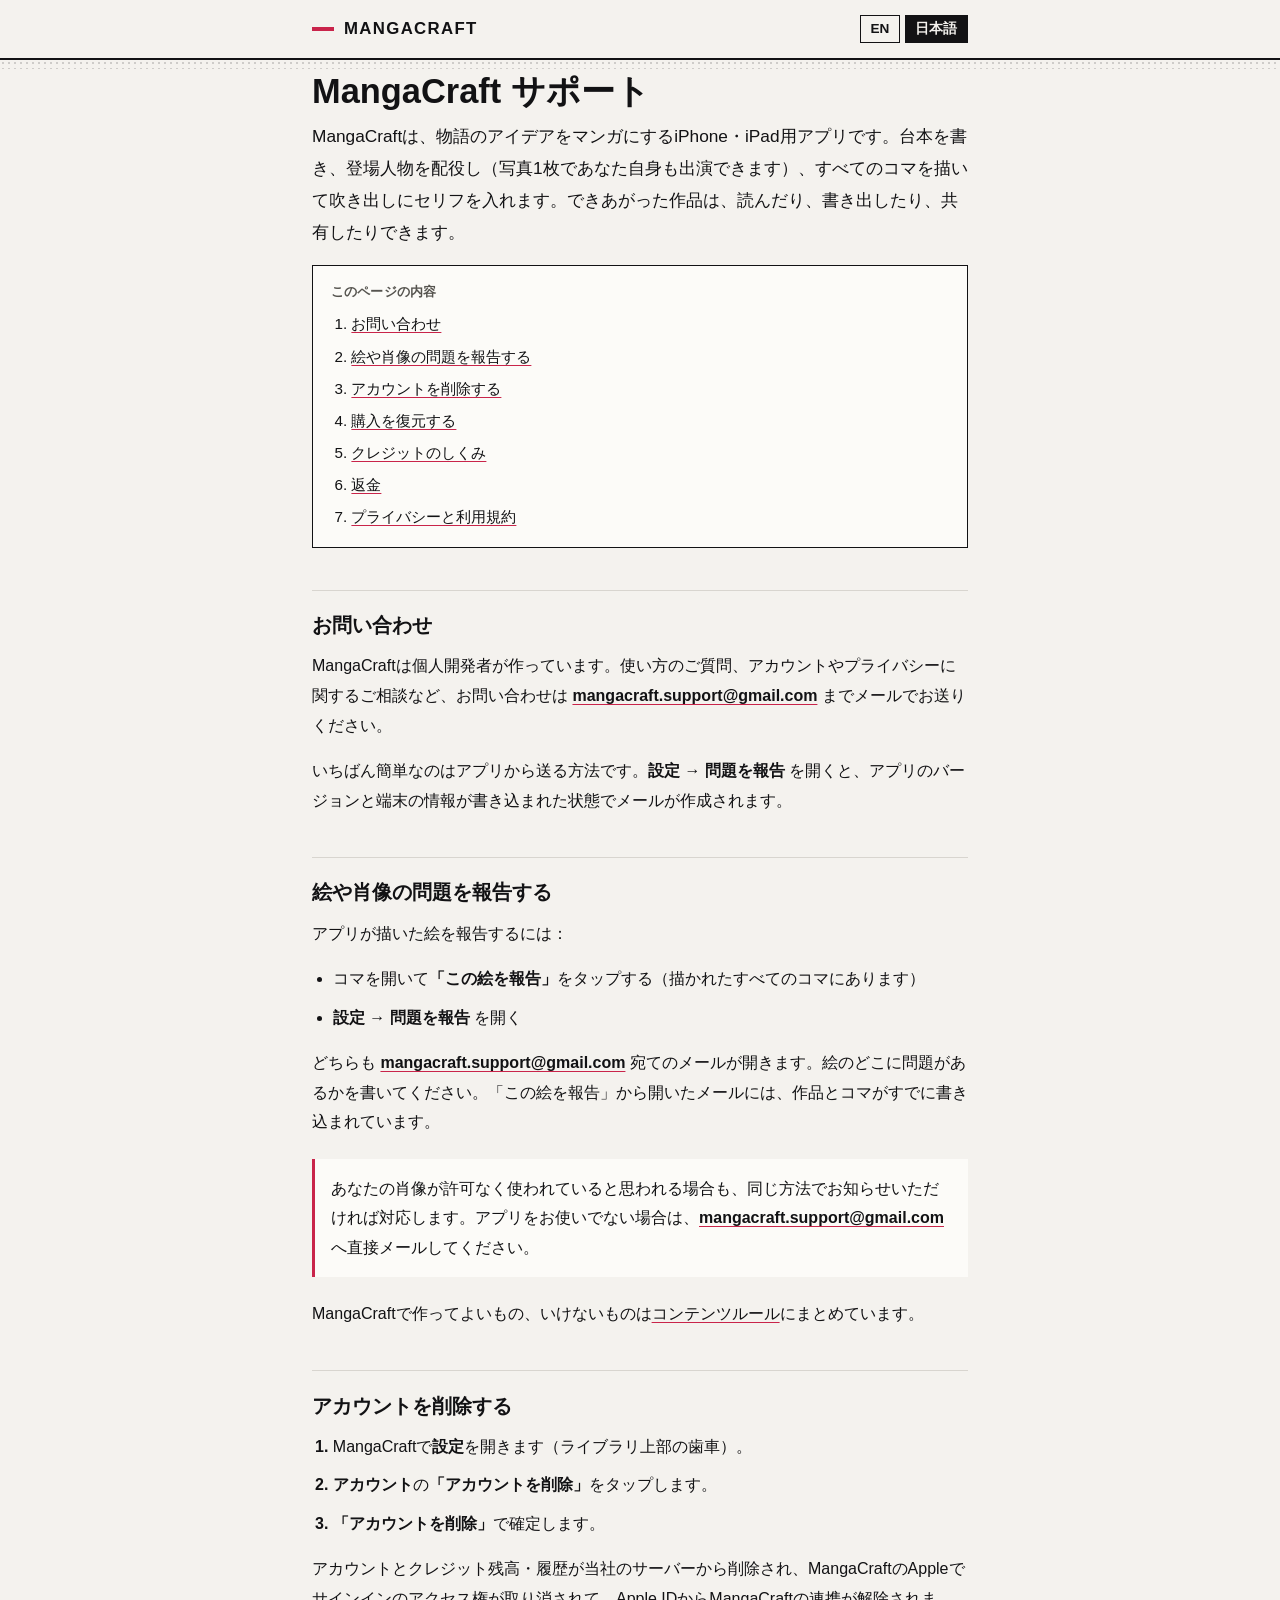
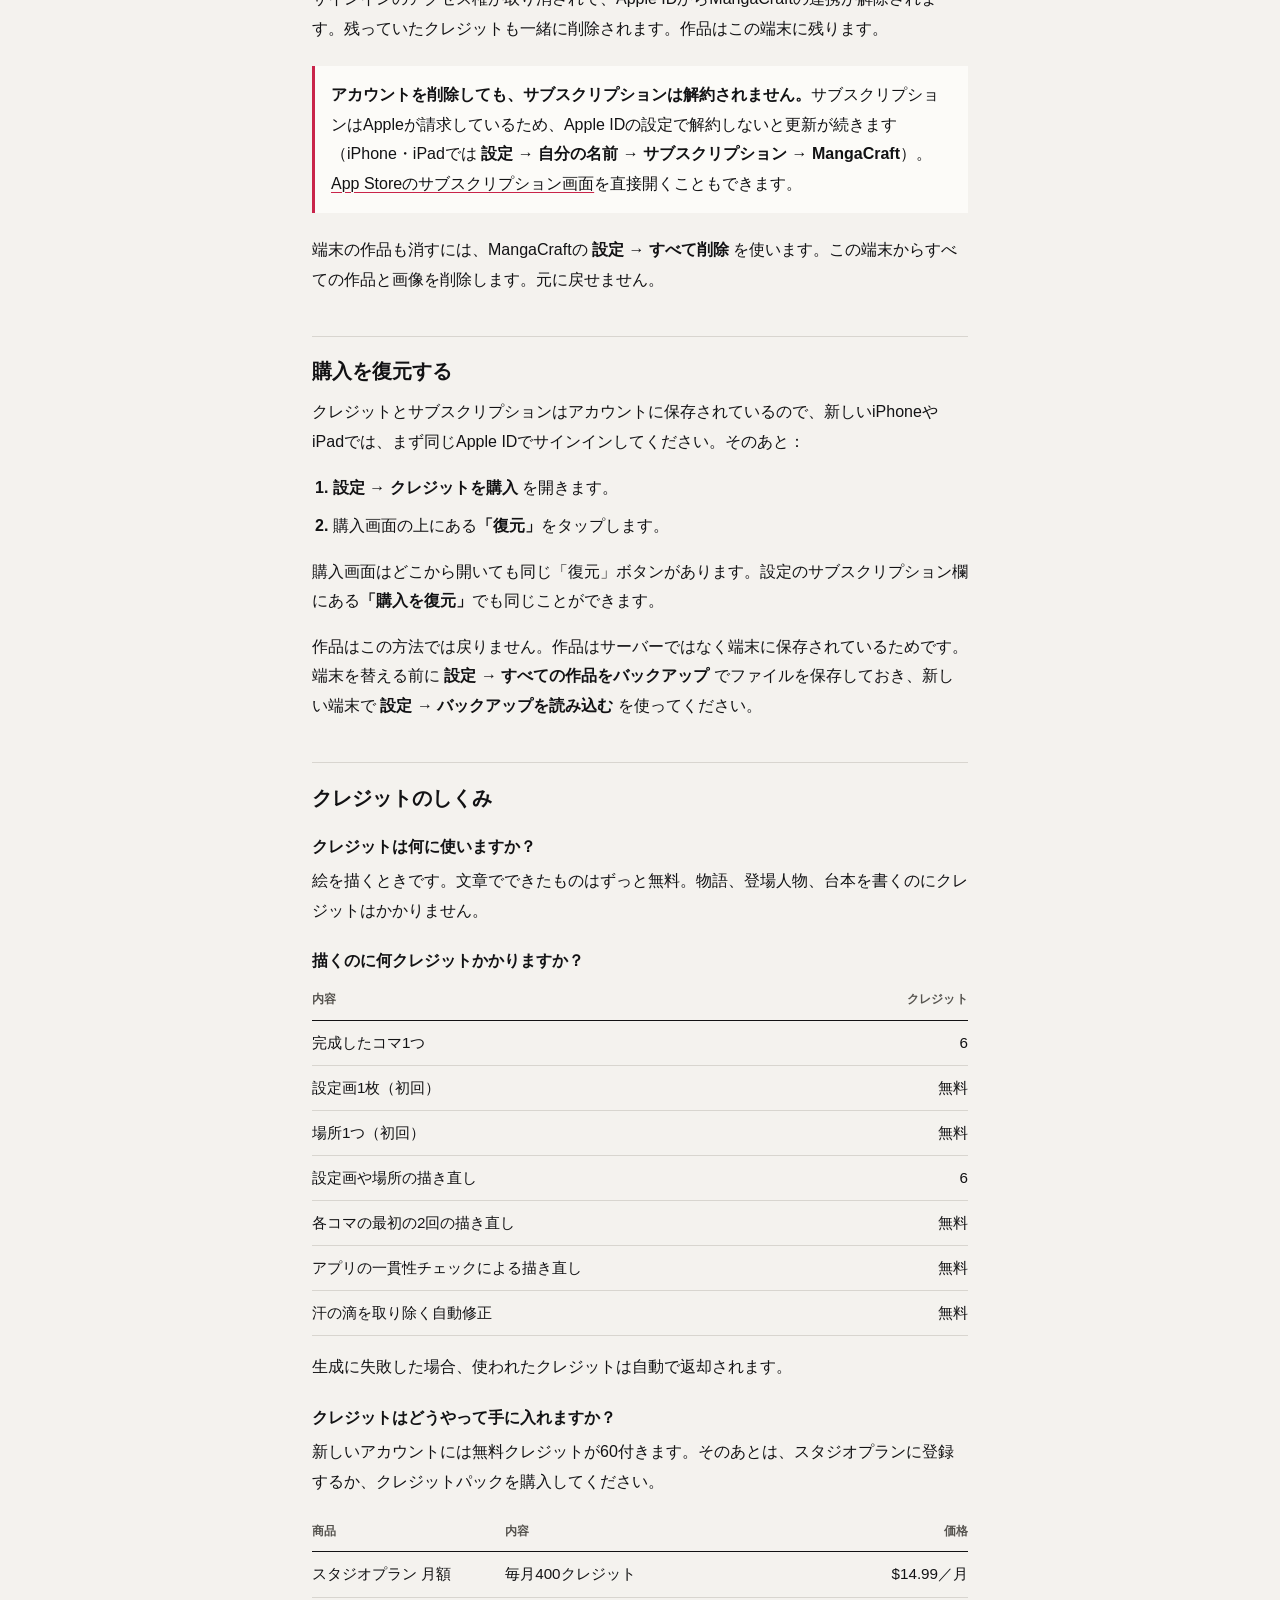
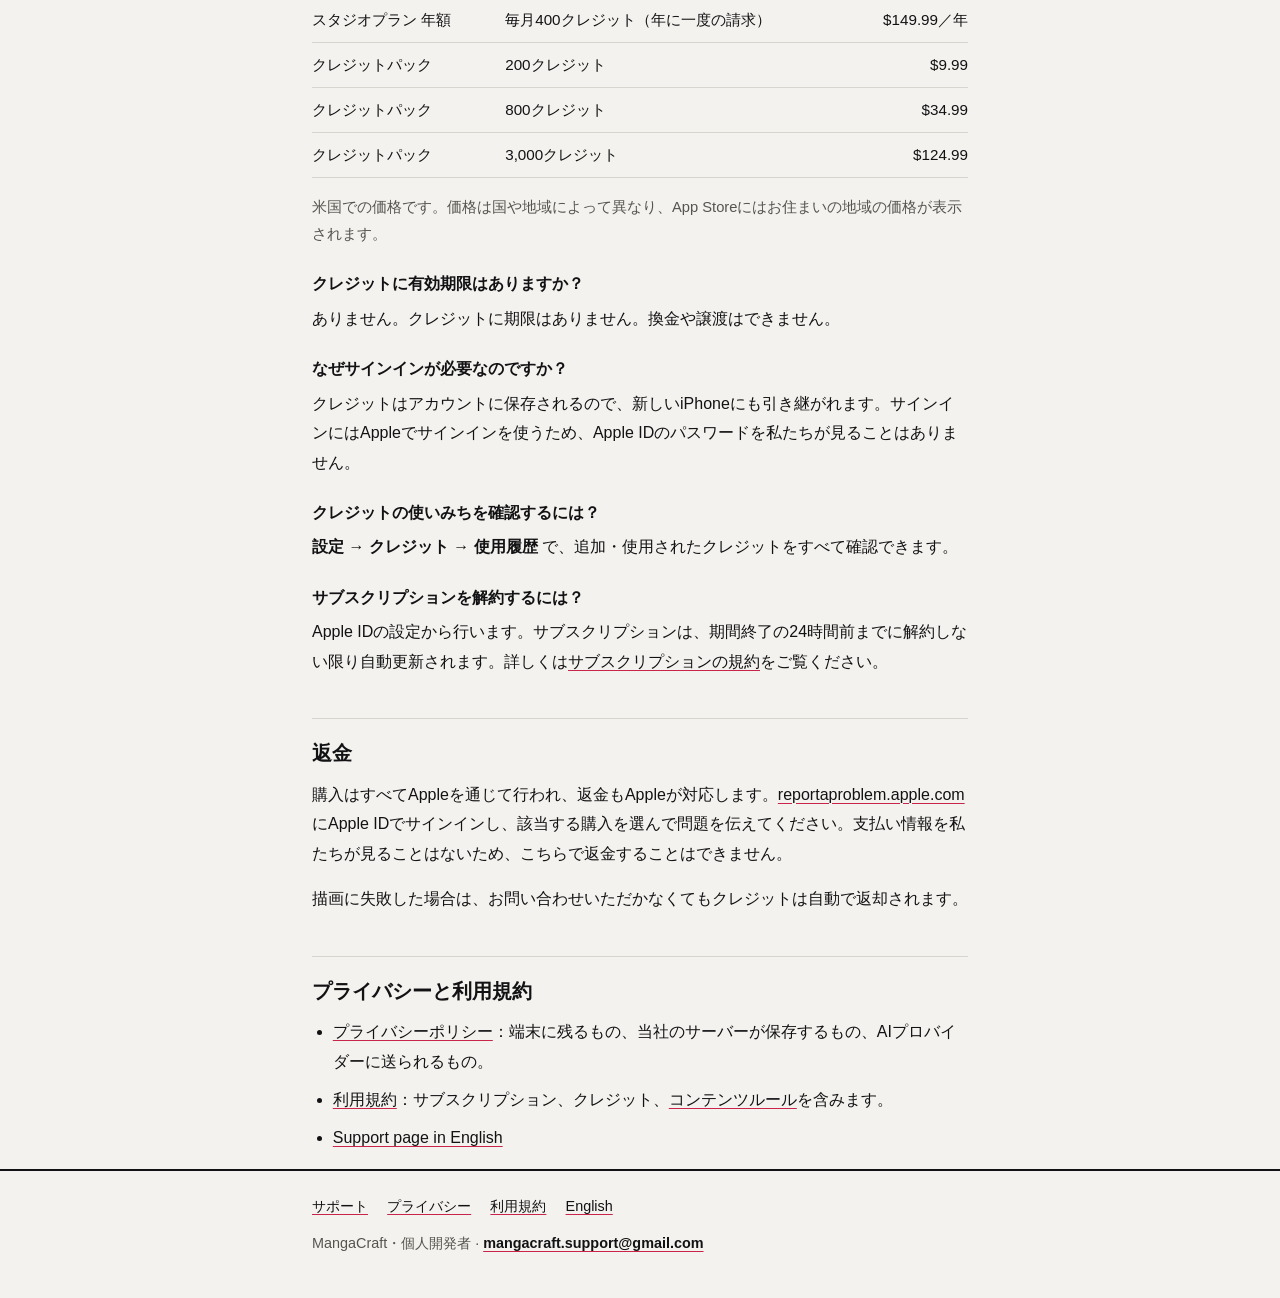
==== ja/index.html @ 021b69e0 "Add files via upload" ====
<!DOCTYPE html>
<html lang="ja">
<head>
<meta charset="utf-8">
<meta name="viewport" content="width=device-width, initial-scale=1">
<meta name="color-scheme" content="light dark">
<title>MangaCraft サポート</title>
<meta name="description" content="MangaCraftのサポート：お問い合わせ、絵の報告、アカウントの削除、購入の復元、クレジット、返金について。">
<link rel="stylesheet" href="../style.css">
<link rel="alternate" hreflang="en" href="../index.html">
<link rel="alternate" hreflang="ja" href="index.html">
</head>
<body>
<a class="skip" href="#main">本文へ移動</a>
<header class="site-header">
  <div class="wrap">
    <a class="brand" href="index.html">MangaCraft</a>
    <nav class="lang" aria-label="言語">
      <a href="../index.html" hreflang="en" lang="en">EN</a>
      <a href="index.html" hreflang="ja" lang="ja" aria-current="page">日本語</a>
    </nav>
  </div>
</header>
<div class="tone" aria-hidden="true"></div>

<main id="main" class="wrap">

<h1>MangaCraft サポート</h1>
<p class="lead">MangaCraftは、物語のアイデアをマンガにするiPhone・iPad用アプリです。台本を書き、登場人物を配役し（写真1枚であなた自身も出演できます）、すべてのコマを描いて吹き出しにセリフを入れます。できあがった作品は、読んだり、書き出したり、共有したりできます。</p>

<nav class="toc" aria-label="このページの内容">
  <p>このページの内容</p>
  <ol>
    <li><a href="#contact">お問い合わせ</a></li>
    <li><a href="#report">絵や肖像の問題を報告する</a></li>
    <li><a href="#delete">アカウントを削除する</a></li>
    <li><a href="#restore">購入を復元する</a></li>
    <li><a href="#credits">クレジットのしくみ</a></li>
    <li><a href="#refunds">返金</a></li>
    <li><a href="#legal">プライバシーと利用規約</a></li>
  </ol>
</nav>

<h2 id="contact">お問い合わせ</h2>
<p>MangaCraftは個人開発者が作っています。使い方のご質問、アカウントやプライバシーに関するご相談など、お問い合わせは <a href="mailto:mangacraft.support@gmail.com">mangacraft.support@gmail.com</a> までメールでお送りください。</p>
<p>いちばん簡単なのはアプリから送る方法です。<span class="ui">設定 → 問題を報告</span> を開くと、アプリのバージョンと端末の情報が書き込まれた状態でメールが作成されます。</p>

<h2 id="report">絵や肖像の問題を報告する</h2>
<p>アプリが描いた絵を報告するには：</p>
<ul>
  <li>コマを開いて<span class="ui">「この絵を報告」</span>をタップする（描かれたすべてのコマにあります）</li>
  <li><span class="ui">設定 → 問題を報告</span> を開く</li>
</ul>
<p>どちらも <a href="mailto:mangacraft.support@gmail.com">mangacraft.support@gmail.com</a> 宛てのメールが開きます。絵のどこに問題があるかを書いてください。「この絵を報告」から開いたメールには、作品とコマがすでに書き込まれています。</p>
<div class="box">
  <p>あなたの肖像が許可なく使われていると思われる場合も、同じ方法でお知らせいただければ対応します。アプリをお使いでない場合は、<a href="mailto:mangacraft.support@gmail.com">mangacraft.support@gmail.com</a> へ直接メールしてください。</p>
</div>
<p>MangaCraftで作ってよいもの、いけないものは<a href="terms.html#content-rules">コンテンツルール</a>にまとめています。</p>

<h2 id="delete">アカウントを削除する</h2>
<ol class="steps">
  <li>MangaCraftで<span class="ui">設定</span>を開きます（ライブラリ上部の歯車）。</li>
  <li><span class="ui">アカウント</span>の<span class="ui">「アカウントを削除」</span>をタップします。</li>
  <li><span class="ui">「アカウントを削除」</span>で確定します。</li>
</ol>
<p>アカウントとクレジット残高・履歴が当社のサーバーから削除され、MangaCraftのAppleでサインインのアクセス権が取り消されて、Apple IDからMangaCraftの連携が解除されます。残っていたクレジットも一緒に削除されます。作品はこの端末に残ります。</p>
<div class="box">
  <p><strong>アカウントを削除しても、サブスクリプションは解約されません。</strong>サブスクリプションはAppleが請求しているため、Apple IDの設定で解約しないと更新が続きます（iPhone・iPadでは <span class="ui">設定 → 自分の名前 → サブスクリプション → MangaCraft</span>）。<a href="https://apps.apple.com/account/subscriptions">App Storeのサブスクリプション画面</a>を直接開くこともできます。</p>
</div>
<p>端末の作品も消すには、MangaCraftの <span class="ui">設定 → すべて削除</span> を使います。この端末からすべての作品と画像を削除します。元に戻せません。</p>

<h2 id="restore">購入を復元する</h2>
<p>クレジットとサブスクリプションはアカウントに保存されているので、新しいiPhoneやiPadでは、まず同じApple IDでサインインしてください。そのあと：</p>
<ol class="steps">
  <li><span class="ui">設定 → クレジットを購入</span> を開きます。</li>
  <li>購入画面の上にある<span class="ui">「復元」</span>をタップします。</li>
</ol>
<p>購入画面はどこから開いても同じ「復元」ボタンがあります。設定のサブスクリプション欄にある<span class="ui">「購入を復元」</span>でも同じことができます。</p>
<p>作品はこの方法では戻りません。作品はサーバーではなく端末に保存されているためです。端末を替える前に <span class="ui">設定 → すべての作品をバックアップ</span> でファイルを保存しておき、新しい端末で <span class="ui">設定 → バックアップを読み込む</span> を使ってください。</p>

<h2 id="credits">クレジットのしくみ</h2>
<dl class="faq">
  <dt>クレジットは何に使いますか？</dt>
  <dd><p>絵を描くときです。文章でできたものはずっと無料。物語、登場人物、台本を書くのにクレジットはかかりません。</p></dd>

  <dt>描くのに何クレジットかかりますか？</dt>
  <dd>
    <div class="table-wrap">
      <table>
        <thead><tr><th scope="col">内容</th><th scope="col" class="num">クレジット</th></tr></thead>
        <tbody>
          <tr><td>完成したコマ1つ</td><td class="num">6</td></tr>
          <tr><td>設定画1枚（初回）</td><td class="num">無料</td></tr>
          <tr><td>場所1つ（初回）</td><td class="num">無料</td></tr>
          <tr><td>設定画や場所の描き直し</td><td class="num">6</td></tr>
          <tr><td>各コマの最初の2回の描き直し</td><td class="num">無料</td></tr>
          <tr><td>アプリの一貫性チェックによる描き直し</td><td class="num">無料</td></tr>
          <tr><td>汗の滴を取り除く自動修正</td><td class="num">無料</td></tr>
        </tbody>
      </table>
    </div>
    <p>生成に失敗した場合、使われたクレジットは自動で返却されます。</p>
  </dd>

  <dt>クレジットはどうやって手に入れますか？</dt>
  <dd>
    <p>新しいアカウントには無料クレジットが60付きます。そのあとは、スタジオプランに登録するか、クレジットパックを購入してください。</p>
    <div class="table-wrap">
      <table>
        <thead><tr><th scope="col">商品</th><th scope="col">内容</th><th scope="col" class="num">価格</th></tr></thead>
        <tbody>
          <tr><td>スタジオプラン 月額</td><td>毎月400クレジット</td><td class="num">$14.99／月</td></tr>
          <tr><td>スタジオプラン 年額</td><td>毎月400クレジット（年に一度の請求）</td><td class="num">$149.99／年</td></tr>
          <tr><td>クレジットパック</td><td>200クレジット</td><td class="num">$9.99</td></tr>
          <tr><td>クレジットパック</td><td>800クレジット</td><td class="num">$34.99</td></tr>
          <tr><td>クレジットパック</td><td>3,000クレジット</td><td class="num">$124.99</td></tr>
        </tbody>
      </table>
    </div>
    <p class="note">米国での価格です。価格は国や地域によって異なり、App Storeにはお住まいの地域の価格が表示されます。</p>
  </dd>

  <dt>クレジットに有効期限はありますか？</dt>
  <dd><p>ありません。クレジットに期限はありません。換金や譲渡はできません。</p></dd>

  <dt>なぜサインインが必要なのですか？</dt>
  <dd><p>クレジットはアカウントに保存されるので、新しいiPhoneにも引き継がれます。サインインにはAppleでサインインを使うため、Apple IDのパスワードを私たちが見ることはありません。</p></dd>

  <dt>クレジットの使いみちを確認するには？</dt>
  <dd><p><span class="ui">設定 → クレジット → 使用履歴</span> で、追加・使用されたクレジットをすべて確認できます。</p></dd>

  <dt>サブスクリプションを解約するには？</dt>
  <dd><p>Apple IDの設定から行います。サブスクリプションは、期間終了の24時間前までに解約しない限り自動更新されます。詳しくは<a href="terms.html#subscriptions">サブスクリプションの規約</a>をご覧ください。</p></dd>
</dl>

<h2 id="refunds">返金</h2>
<p>購入はすべてAppleを通じて行われ、返金もAppleが対応します。<a href="https://reportaproblem.apple.com">reportaproblem.apple.com</a> にApple IDでサインインし、該当する購入を選んで問題を伝えてください。支払い情報を私たちが見ることはないため、こちらで返金することはできません。</p>
<p>描画に失敗した場合は、お問い合わせいただかなくてもクレジットは自動で返却されます。</p>

<h2 id="legal">プライバシーと利用規約</h2>
<ul>
  <li><a href="privacy.html">プライバシーポリシー</a>：端末に残るもの、当社のサーバーが保存するもの、AIプロバイダーに送られるもの。</li>
  <li><a href="terms.html">利用規約</a>：サブスクリプション、クレジット、<a href="terms.html#content-rules">コンテンツルール</a>を含みます。</li>
  <li><a href="../index.html" hreflang="en" lang="en">Support page in English</a></li>
</ul>

</main>

<footer class="site-footer">
  <div class="wrap">
    <nav aria-label="サイト">
      <a href="index.html">サポート</a>
      <a href="privacy.html">プライバシー</a>
      <a href="terms.html">利用規約</a>
      <a href="../index.html" hreflang="en" lang="en">English</a>
    </nav>
    <p>MangaCraft・個人開発者 · <a href="mailto:mangacraft.support@gmail.com">mangacraft.support@gmail.com</a></p>
  </div>
</footer>
</body>
</html>
---- style.css ----
/* MangaCraft — shared style for the support, privacy and terms pages.
   Paper and ink, like the app. No web fonts, no scripts, no trackers. */

:root {
  --paper: #F4F2EE;
  --card: #FCFBF8;
  --ink: #121214;
  --muted: #56544F;
  --rule: #D8D5CF;
  --accent: #C9244A;
  --tone: rgba(18, 18, 20, 0.17);
  color-scheme: light dark;
}

@media (prefers-color-scheme: dark) {
  :root {
    --paper: #121315;
    --card: #1A1C1F;
    --ink: #ECEAE5;
    --muted: #A3A099;
    --rule: #2E3034;
    --accent: #F0718D;
    --tone: rgba(236, 234, 229, 0.13);
  }
}

* { box-sizing: border-box; }

html {
  -webkit-text-size-adjust: 100%;
  text-size-adjust: 100%;
}

body {
  margin: 0;
  background: var(--paper);
  color: var(--ink);
  font: 16px/1.65 -apple-system, BlinkMacSystemFont, "Segoe UI", "Helvetica Neue", Helvetica, Arial, sans-serif;
}

body:lang(ja) {
  font-family: -apple-system, BlinkMacSystemFont, "Hiragino Sans", "Hiragino Kaku Gothic ProN",
               "Noto Sans JP", "Yu Gothic", "YuGothic", Meiryo, sans-serif;
  line-height: 1.85;
  line-break: strict;
}

/* Column: 44rem of text, a 16px gutter on phones. */
.wrap {
  max-width: 44rem;
  margin: 0 auto;
  padding: 0 1rem;
}
@media (min-width: 40rem) {
  .wrap { padding: 0 1.5rem; }
}

.skip {
  position: absolute;
  left: -999px;
  top: 0;
}
.skip:focus {
  left: 1rem;
  top: .5rem;
  background: var(--ink);
  color: var(--paper);
  padding: .4rem .7rem;
  z-index: 10;
}

/* Header: the name, and the language switch. */
.site-header {
  border-bottom: 2px solid var(--ink);
}
.site-header .wrap {
  display: flex;
  align-items: center;
  justify-content: space-between;
  gap: 1rem;
  min-height: 3.6rem;
}
.brand {
  display: inline-flex;
  align-items: center;
  gap: .6rem;
  color: var(--ink);
  text-decoration: none;
  font-weight: 800;
  font-size: 1.05rem;
  letter-spacing: .08em;
  text-transform: uppercase;
}
.brand::before {
  content: "";
  display: block;
  width: 1.4rem;
  height: .22rem;
  background: var(--accent);
}
.brand:hover { color: var(--ink); }

.lang {
  display: flex;
  gap: .3rem;
  font-size: .85rem;
  line-height: 1.2;
}
.lang a {
  display: inline-block;
  padding: .3rem .6rem;
  border: 1.5px solid var(--ink);
  color: var(--ink);
  text-decoration: none;
  font-weight: 600;
}
.lang a[aria-current] {
  background: var(--ink);
  color: var(--paper);
}

/* A strip of screentone under the header. */
.tone {
  height: .6rem;
  background-image: radial-gradient(circle, var(--tone) 1px, transparent 1.4px);
  background-size: 6px 6px;
}

main {
  padding-top: 2.4rem;
  padding-bottom: 3.5rem;
}

h1 {
  font-size: clamp(1.7rem, 6vw, 2.15rem);
  line-height: 1.15;
  letter-spacing: -.02em;
  margin: 0 0 .45rem;
}
:lang(ja) h1 { letter-spacing: 0; line-height: 1.3; }

.updated {
  color: var(--muted);
  font-size: .9rem;
  margin: 0 0 2rem;
}

.lead { font-size: 1.08rem; }

h2 {
  font-size: 1.22rem;
  line-height: 1.3;
  letter-spacing: -.01em;
  margin: 2.6rem 0 .8rem;
  padding-top: 1.4rem;
  border-top: 1px solid var(--rule);
  scroll-margin-top: 1rem;
}
:lang(ja) h2 { letter-spacing: 0; }

h3 {
  font-size: 1.02rem;
  line-height: 1.35;
  margin: 1.7rem 0 .45rem;
  scroll-margin-top: 1rem;
}

p { margin: 0 0 1rem; }
ul, ol { margin: 0 0 1rem; padding-left: 1.3rem; }
li { margin: 0 0 .55rem; }
li > ul, li > ol { margin-top: .5rem; }
ol.steps > li::marker { font-weight: 700; }

strong { font-weight: 650; }

a {
  color: var(--ink);
  text-decoration-line: underline;
  text-decoration-color: var(--accent);
  text-decoration-thickness: .09em;
  text-underline-offset: .2em;
}
a:hover { color: var(--accent); }
a:focus-visible {
  outline: 2px solid var(--accent);
  outline-offset: 2px;
}
a[href^="mailto:"] {
  font-weight: 600;
  overflow-wrap: anywhere;
}

/* Names of buttons and screens in the app. */
.ui { font-weight: 600; }

.box {
  background: var(--card);
  border-left: 3px solid var(--accent);
  padding: .9rem 1rem;
  margin: 1.4rem 0;
}
.box > :last-child { margin-bottom: 0; }

.note {
  color: var(--muted);
  font-size: .92rem;
}

/* "On this page" */
.toc {
  background: var(--card);
  border: 1.5px solid var(--ink);
  padding: .9rem 1.1rem .5rem;
  margin: 0 0 2rem;
}
.toc p {
  font-size: .8rem;
  font-weight: 700;
  letter-spacing: .06em;
  text-transform: uppercase;
  color: var(--muted);
  margin: 0 0 .4rem;
}
:lang(ja) .toc p { letter-spacing: .02em; }
.toc ol {
  margin: 0 0 .5rem;
  padding-left: 1.3rem;
  font-size: .95rem;
}
.toc li { margin: 0 0 .25rem; }

/* Prices and costs. */
.table-wrap {
  overflow-x: auto;
  margin: 0 0 1rem;
}
table {
  width: 100%;
  border-collapse: collapse;
  font-size: .95rem;
}
th, td {
  text-align: left;
  vertical-align: top;
  padding: .5rem .75rem .5rem 0;
  border-bottom: 1px solid var(--rule);
}
thead th {
  font-size: .78rem;
  font-weight: 700;
  letter-spacing: .05em;
  text-transform: uppercase;
  color: var(--muted);
  border-bottom: 1.5px solid var(--ink);
}
:lang(ja) thead th { letter-spacing: .02em; }
.num {
  text-align: right;
  padding-right: 0;
  white-space: nowrap;
  font-variant-numeric: tabular-nums;
}

/* Questions and answers. */
dl.faq { margin: 0 0 1rem; }
dl.faq dt {
  font-weight: 650;
  margin: 1.3rem 0 .3rem;
}
dl.faq dd { margin: 0 0 .8rem; }
dl.faq dd > :last-child { margin-bottom: 0; }

code {
  font-family: ui-monospace, SFMono-Regular, Menlo, monospace;
  font-size: .9em;
}

/* Footer. */
.site-footer {
  border-top: 2px solid var(--ink);
  padding: 1.4rem 0 2.6rem;
  font-size: .9rem;
  color: var(--muted);
}
.site-footer nav {
  display: flex;
  flex-wrap: wrap;
  gap: .3rem 1.2rem;
  margin: 0 0 .6rem;
}
.site-footer p { margin: 0; }
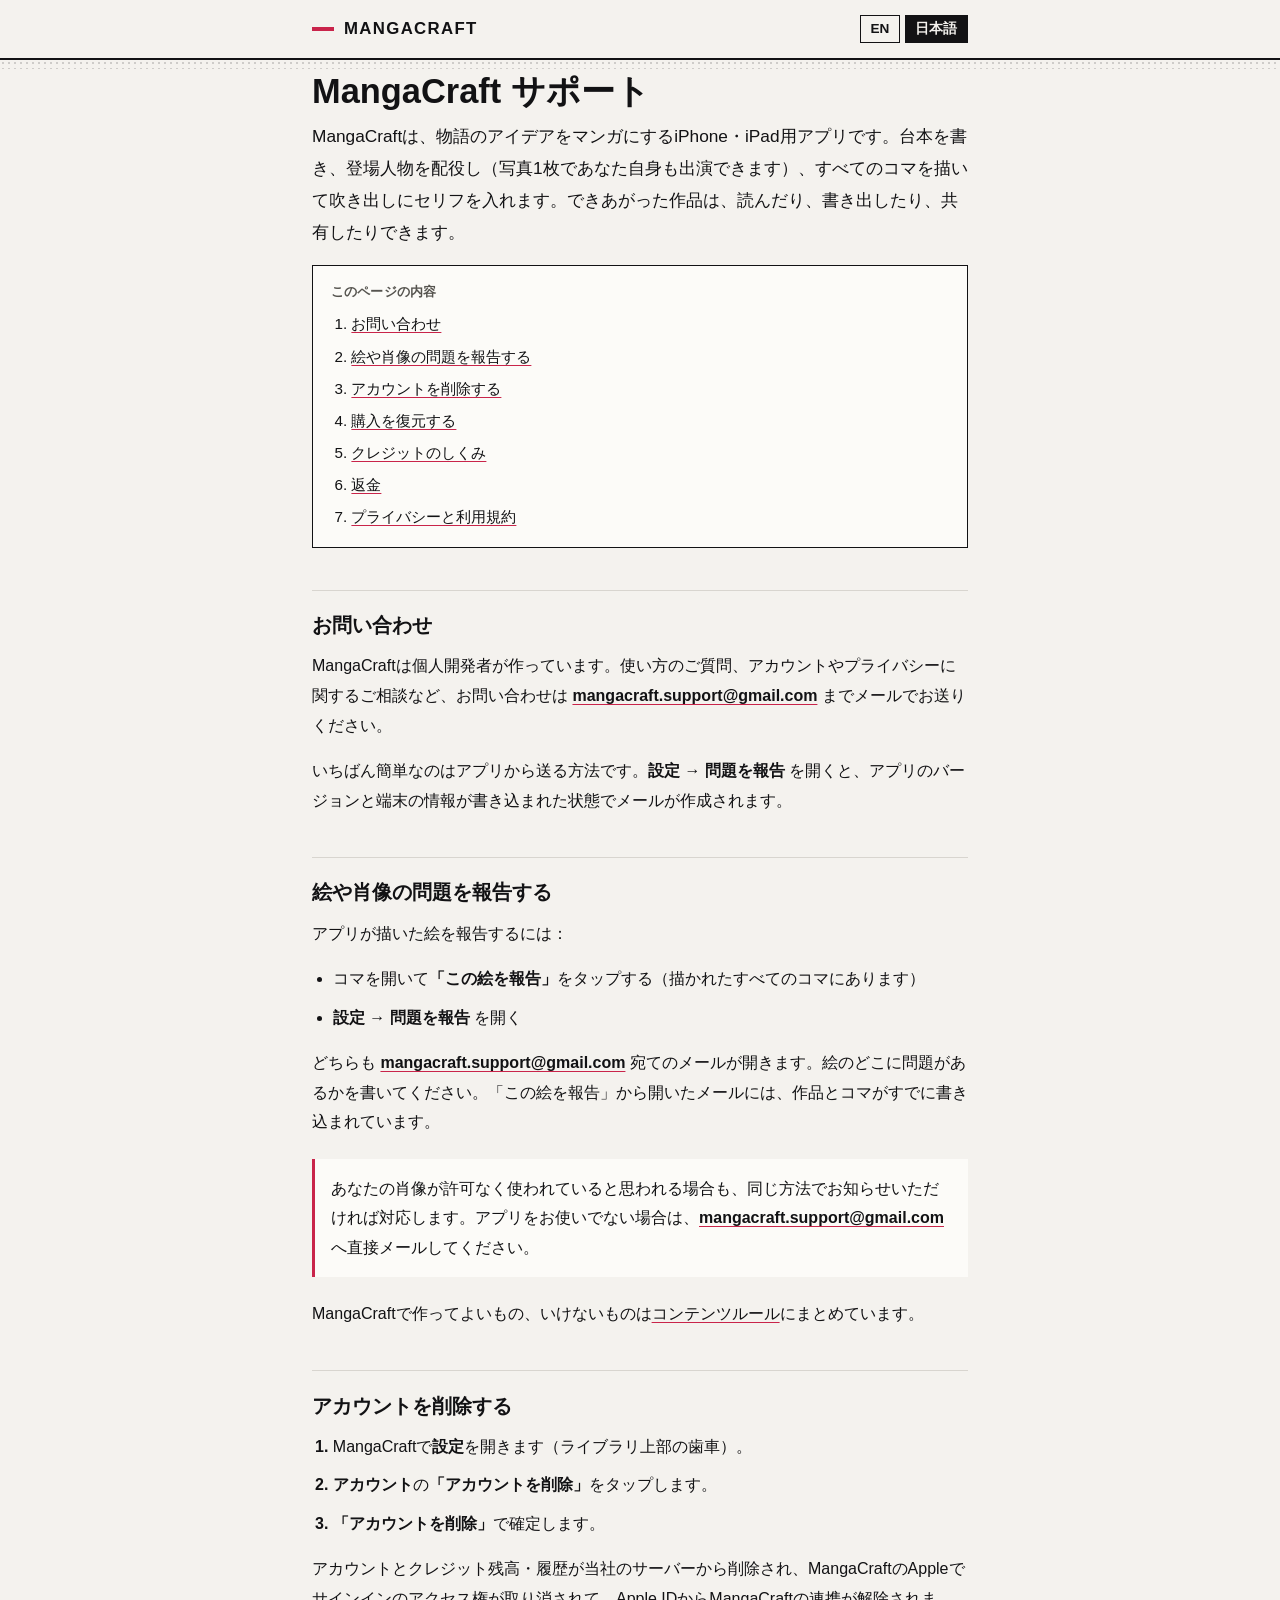
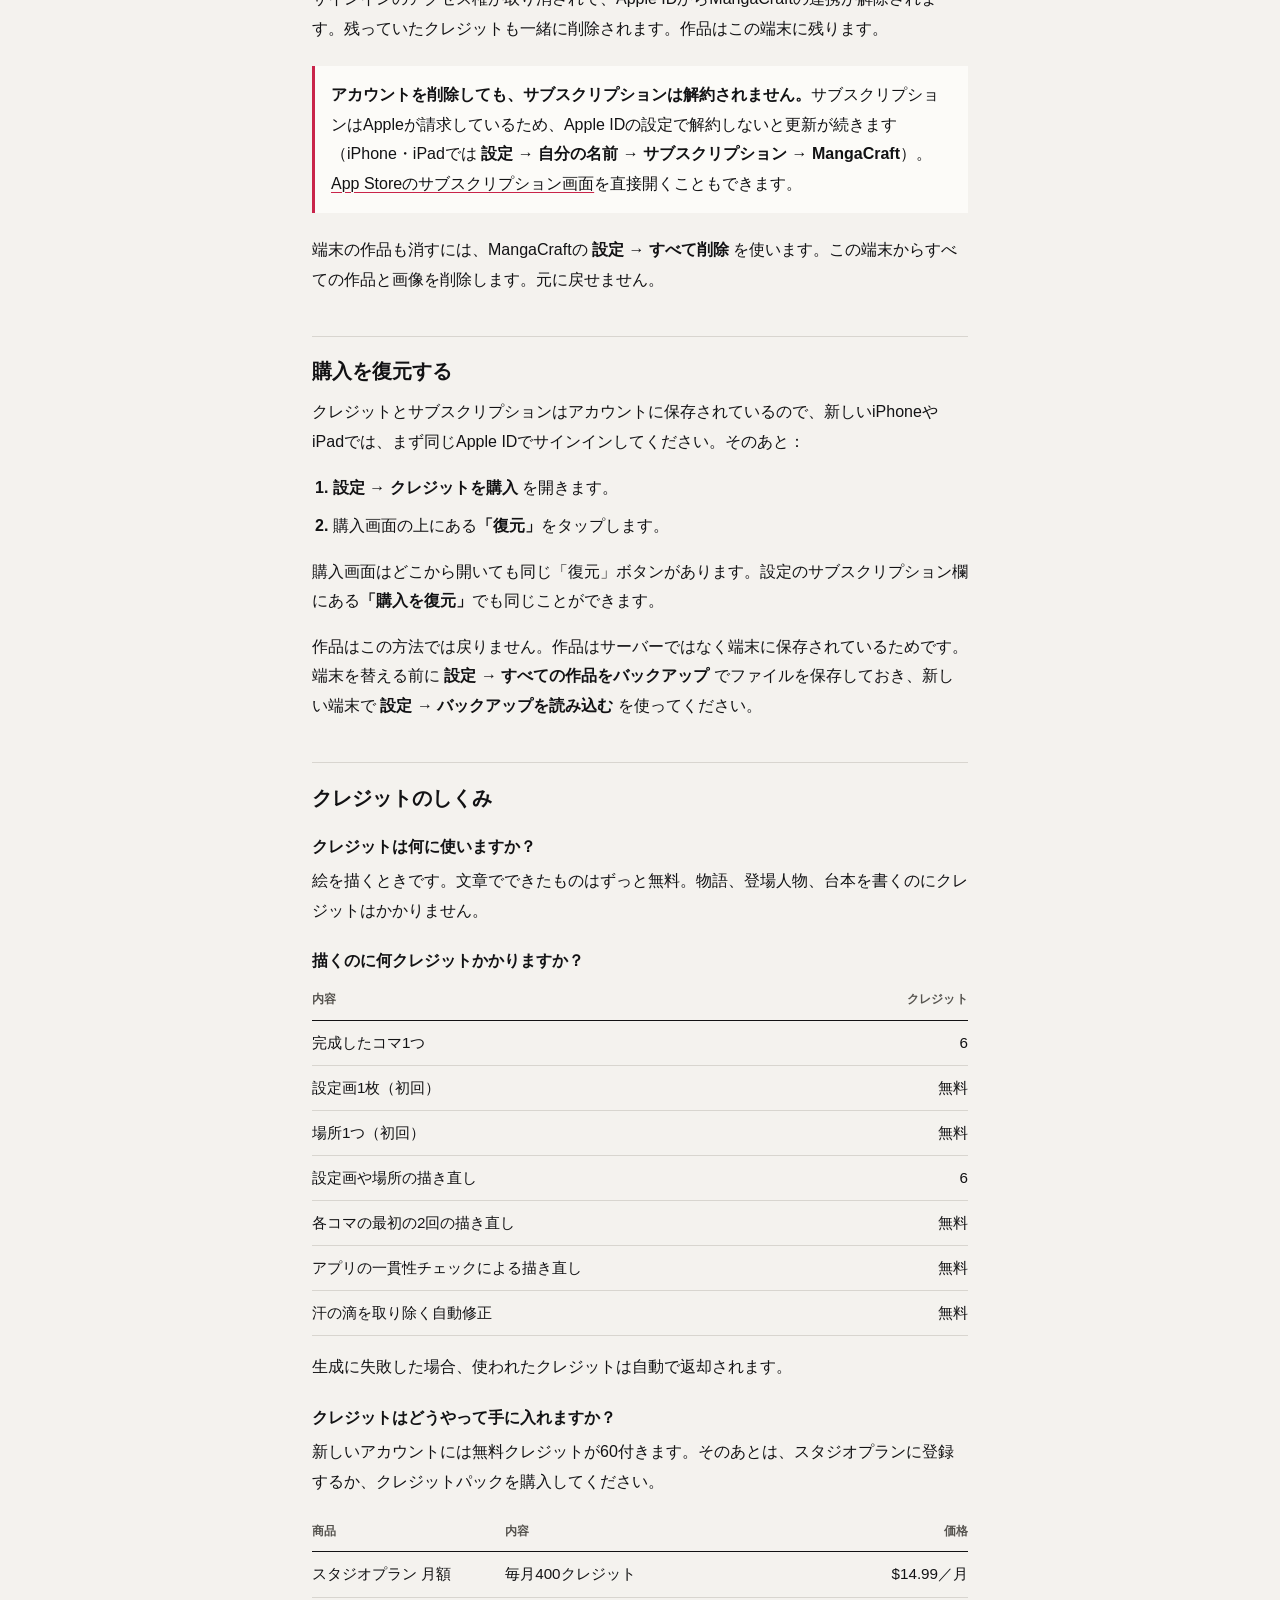
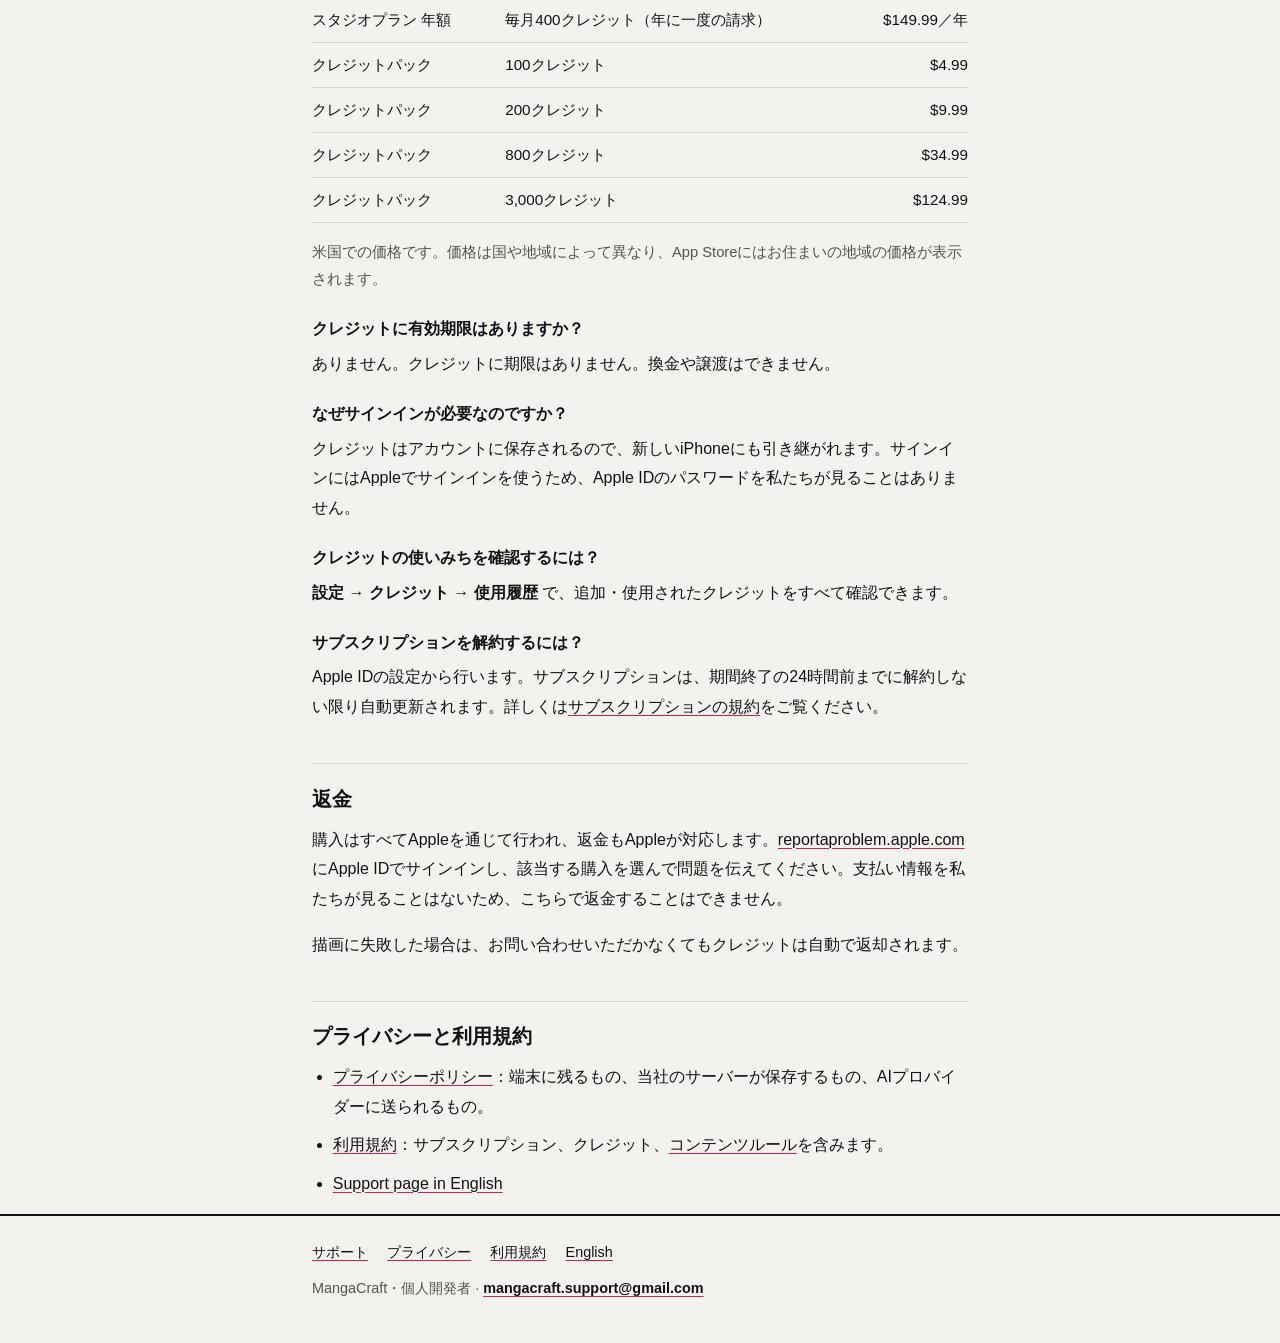
==== commit 1f131423: "Update index.html" ====
--- a/ja/index.html
+++ b/ja/index.html
@@ -111,6 +111,7 @@
         <tbody>
           <tr><td>スタジオプラン 月額</td><td>毎月400クレジット</td><td class="num">$14.99／月</td></tr>
           <tr><td>スタジオプラン 年額</td><td>毎月400クレジット（年に一度の請求）</td><td class="num">$149.99／年</td></tr>
+          <tr><td>クレジットパック</td><td>100クレジット</td><td class="num">$4.99</td></tr>
           <tr><td>クレジットパック</td><td>200クレジット</td><td class="num">$9.99</td></tr>
           <tr><td>クレジットパック</td><td>800クレジット</td><td class="num">$34.99</td></tr>
           <tr><td>クレジットパック</td><td>3,000クレジット</td><td class="num">$124.99</td></tr>
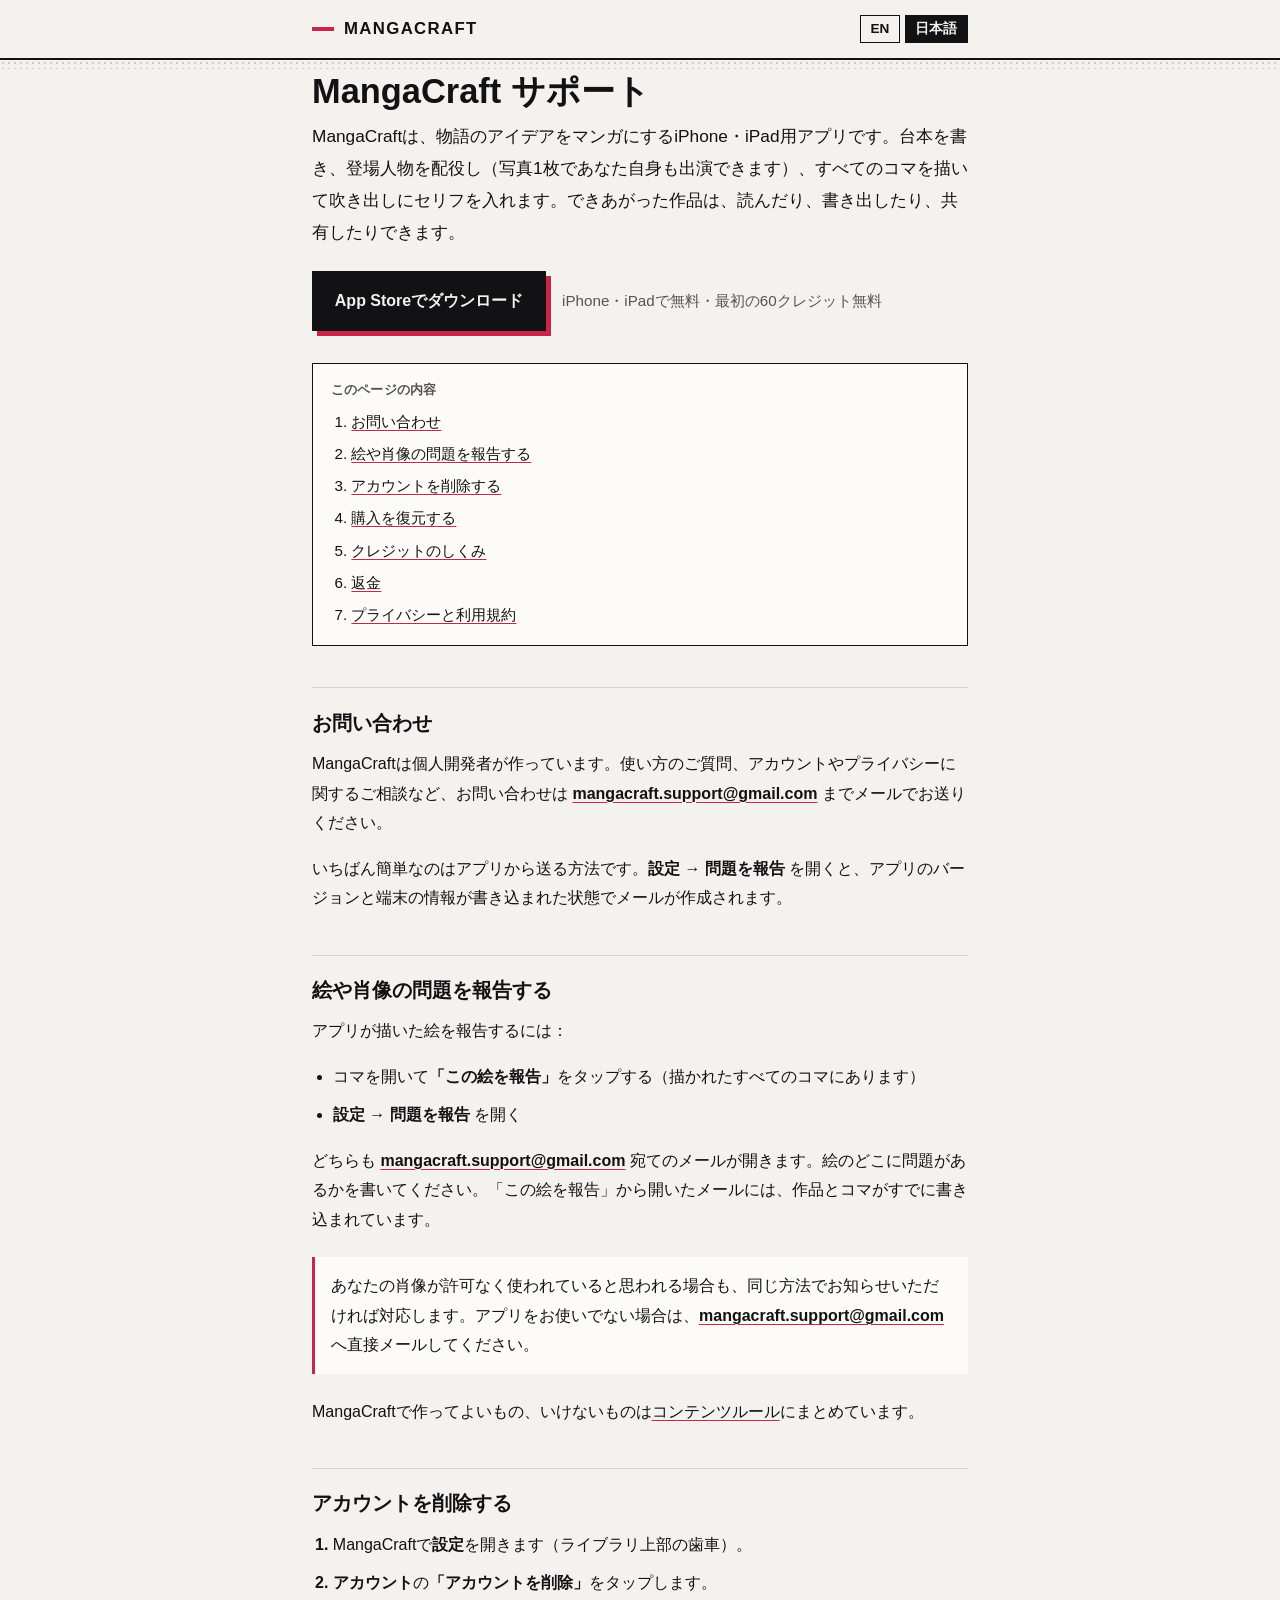
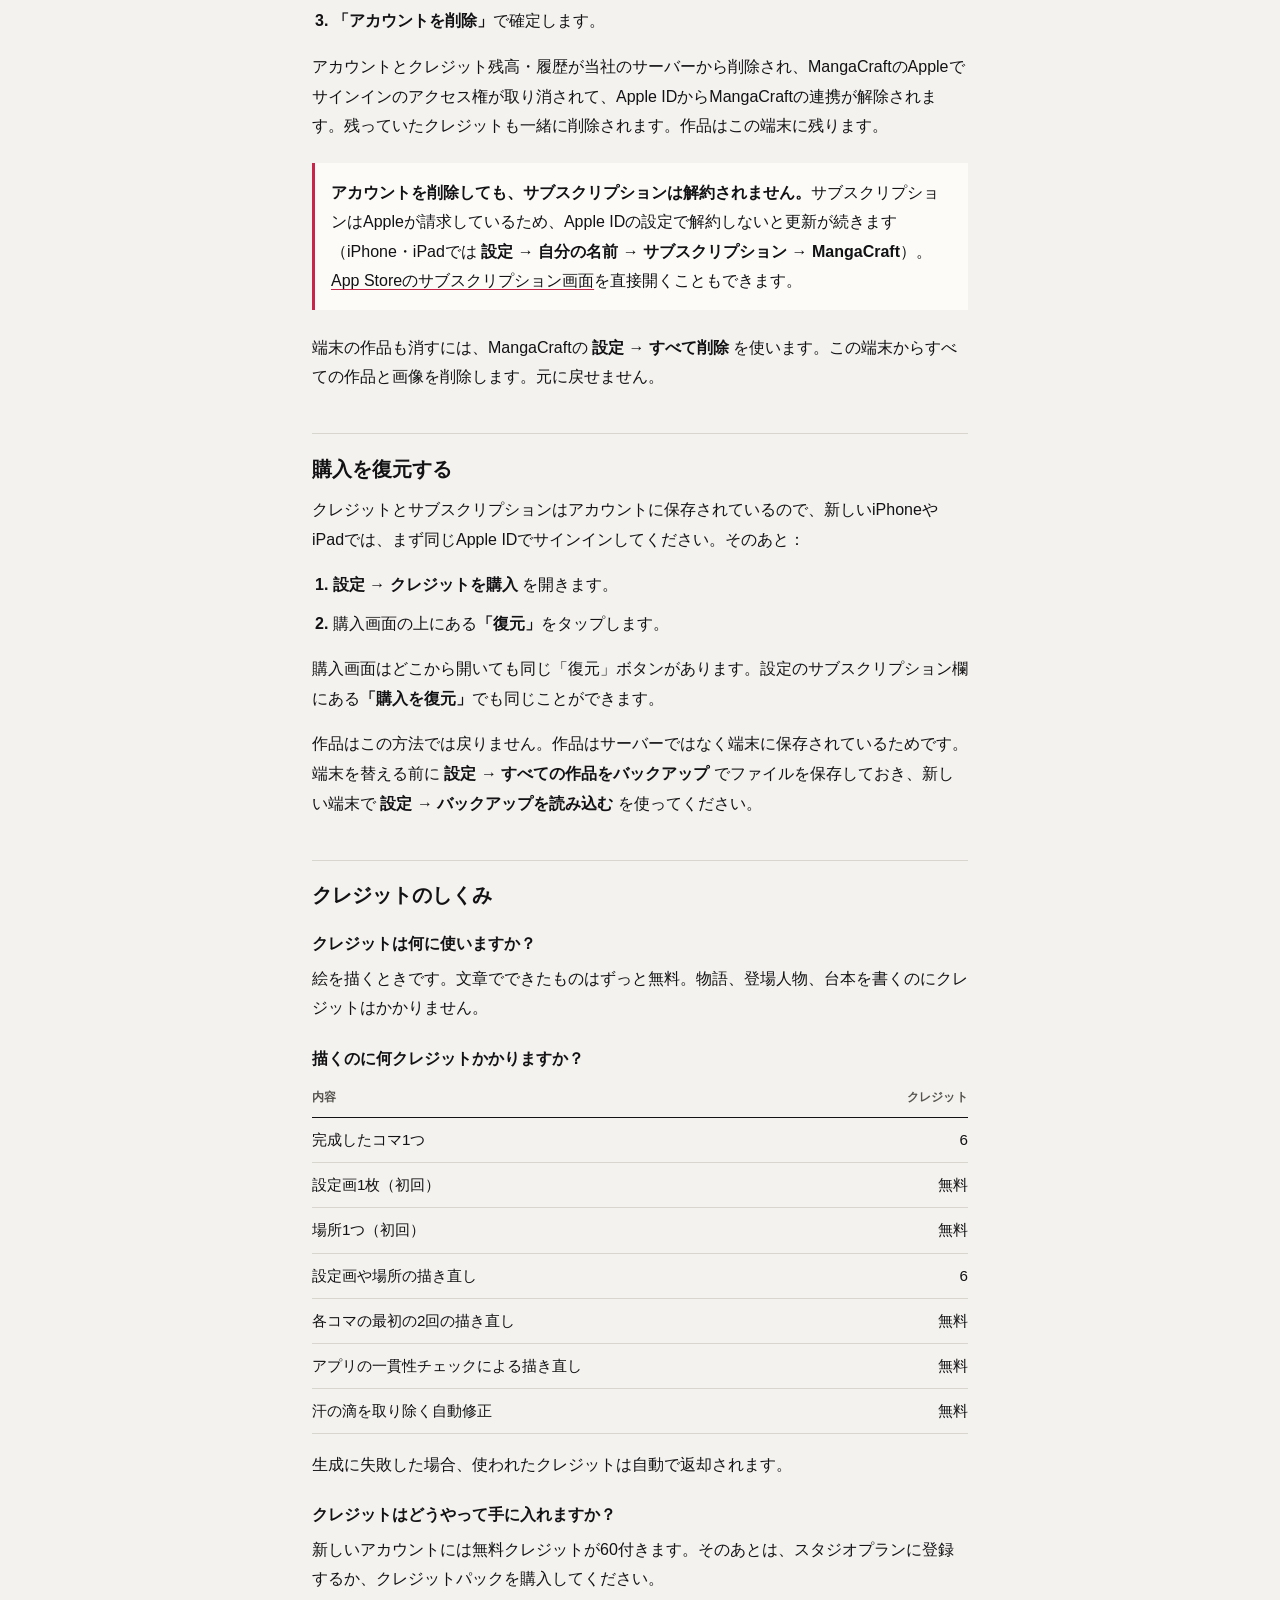
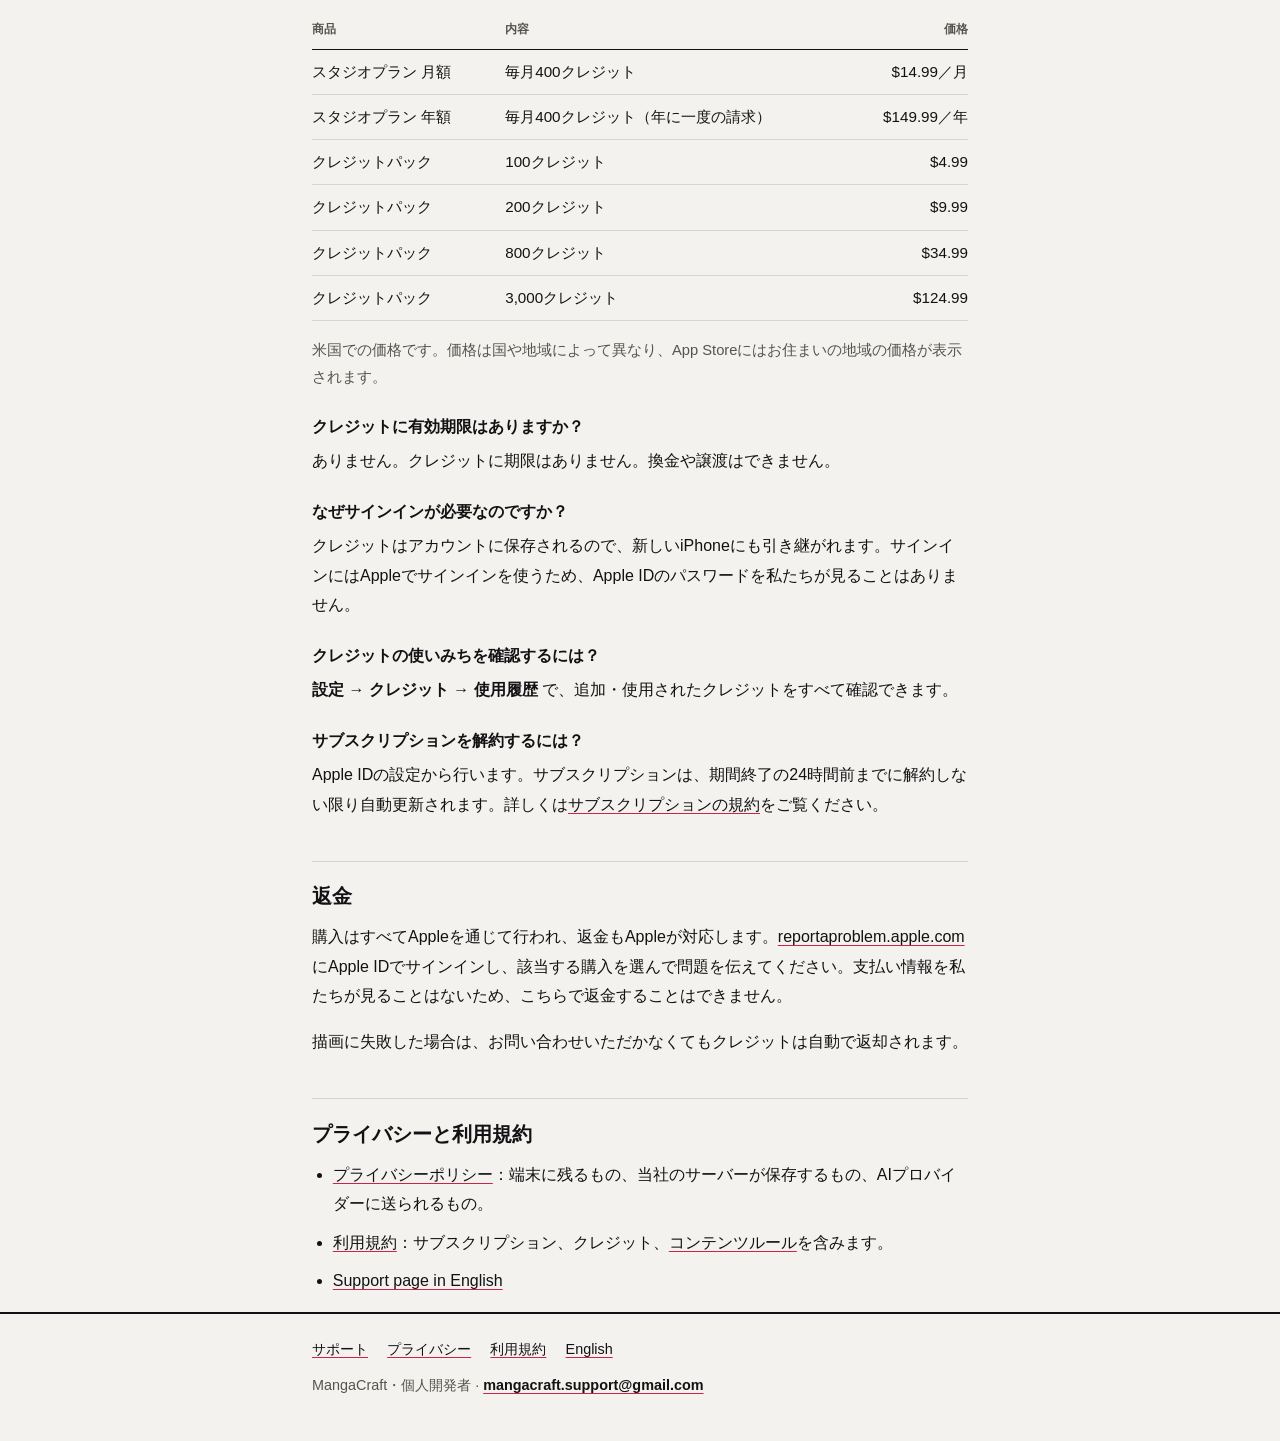
==== commit c907c107: "Add App Store download button (Japanese)" ====
--- a/ja/index.html
+++ b/ja/index.html
@@ -27,6 +27,7 @@
 
 <h1>MangaCraft サポート</h1>
 <p class="lead">MangaCraftは、物語のアイデアをマンガにするiPhone・iPad用アプリです。台本を書き、登場人物を配役し（写真1枚であなた自身も出演できます）、すべてのコマを描いて吹き出しにセリフを入れます。できあがった作品は、読んだり、書き出したり、共有したりできます。</p>
+<p class="get"><a class="get-button" href="https://apps.apple.com/app/id6819908561">App Storeでダウンロード</a> <span class="get-note">iPhone・iPadで無料・最初の60クレジット無料</span></p>
 
 <nav class="toc" aria-label="このページの内容">
   <p>このページの内容</p>
--- a/style.css
+++ b/style.css
@@ -289,3 +289,9 @@
   margin: 0 0 .6rem;
 }
 .site-footer p { margin: 0; }
+
+/* Download button: the app's ink slab with the red offset drop. */
+.get { display: flex; flex-wrap: wrap; align-items: center; gap: 0.6rem 1rem; margin: 1.4rem 0 2rem; }
+.get-button { display: inline-block; padding: 0.8rem 1.3rem; background: var(--ink); color: var(--paper); border: 2px solid var(--ink); box-shadow: 5px 5px 0 var(--accent); font-weight: 700; text-decoration: none; }
+.get-button:hover { color: var(--paper); transform: translate(-1px, -1px); box-shadow: 6px 6px 0 var(--accent); }
+.get-note { color: var(--muted); font-size: 0.95rem; }
